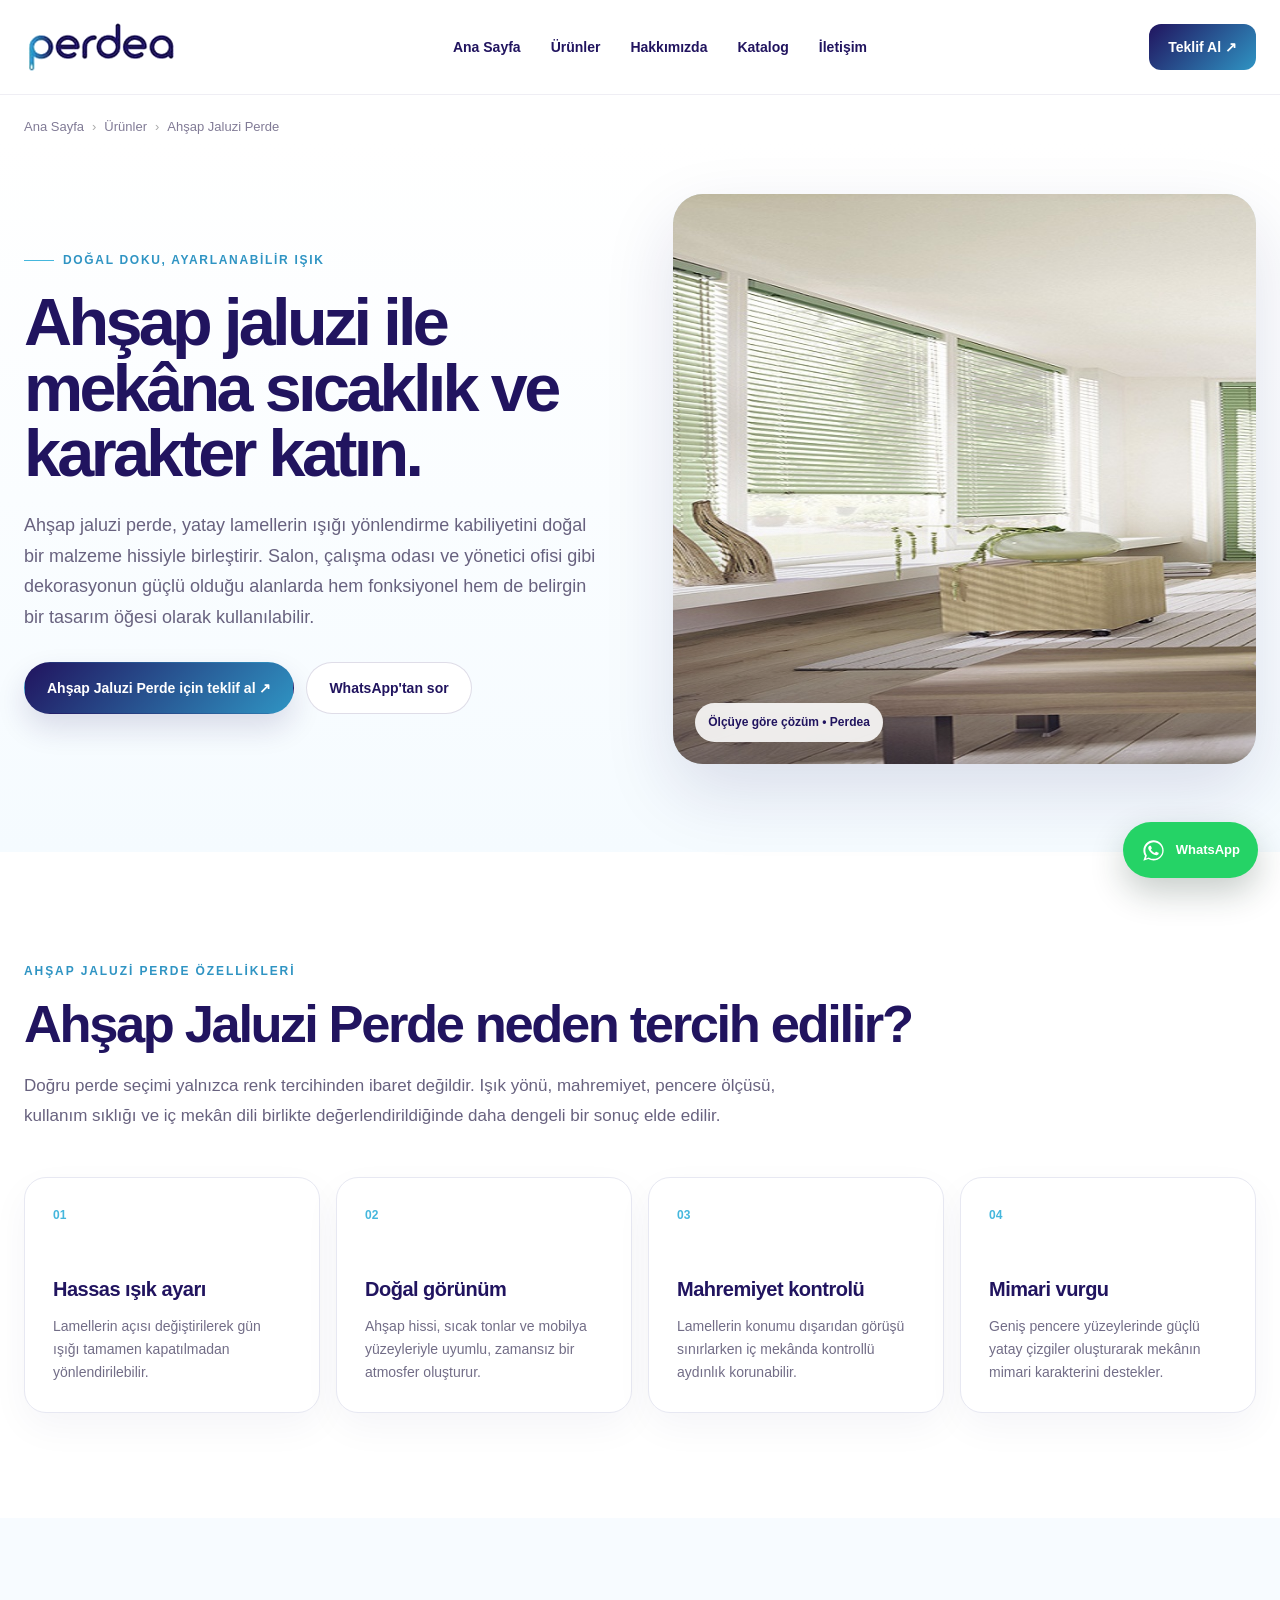
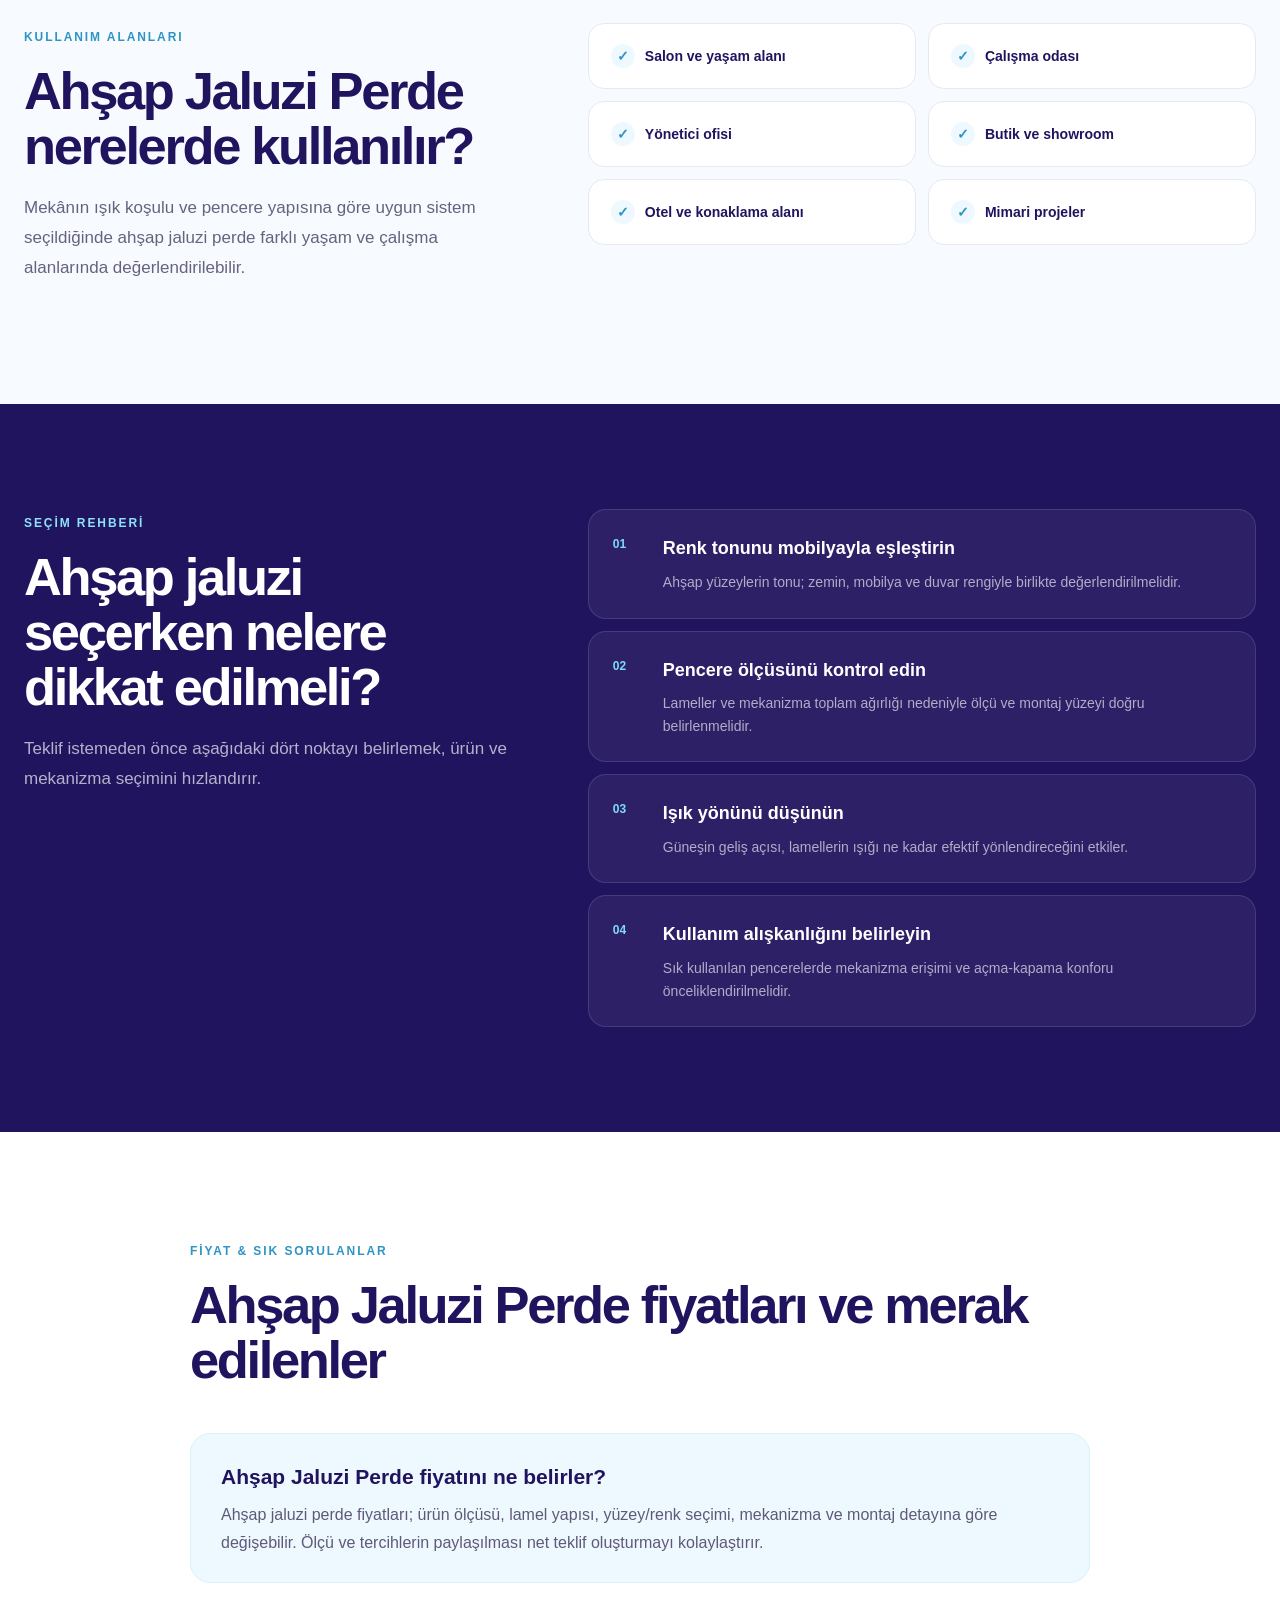
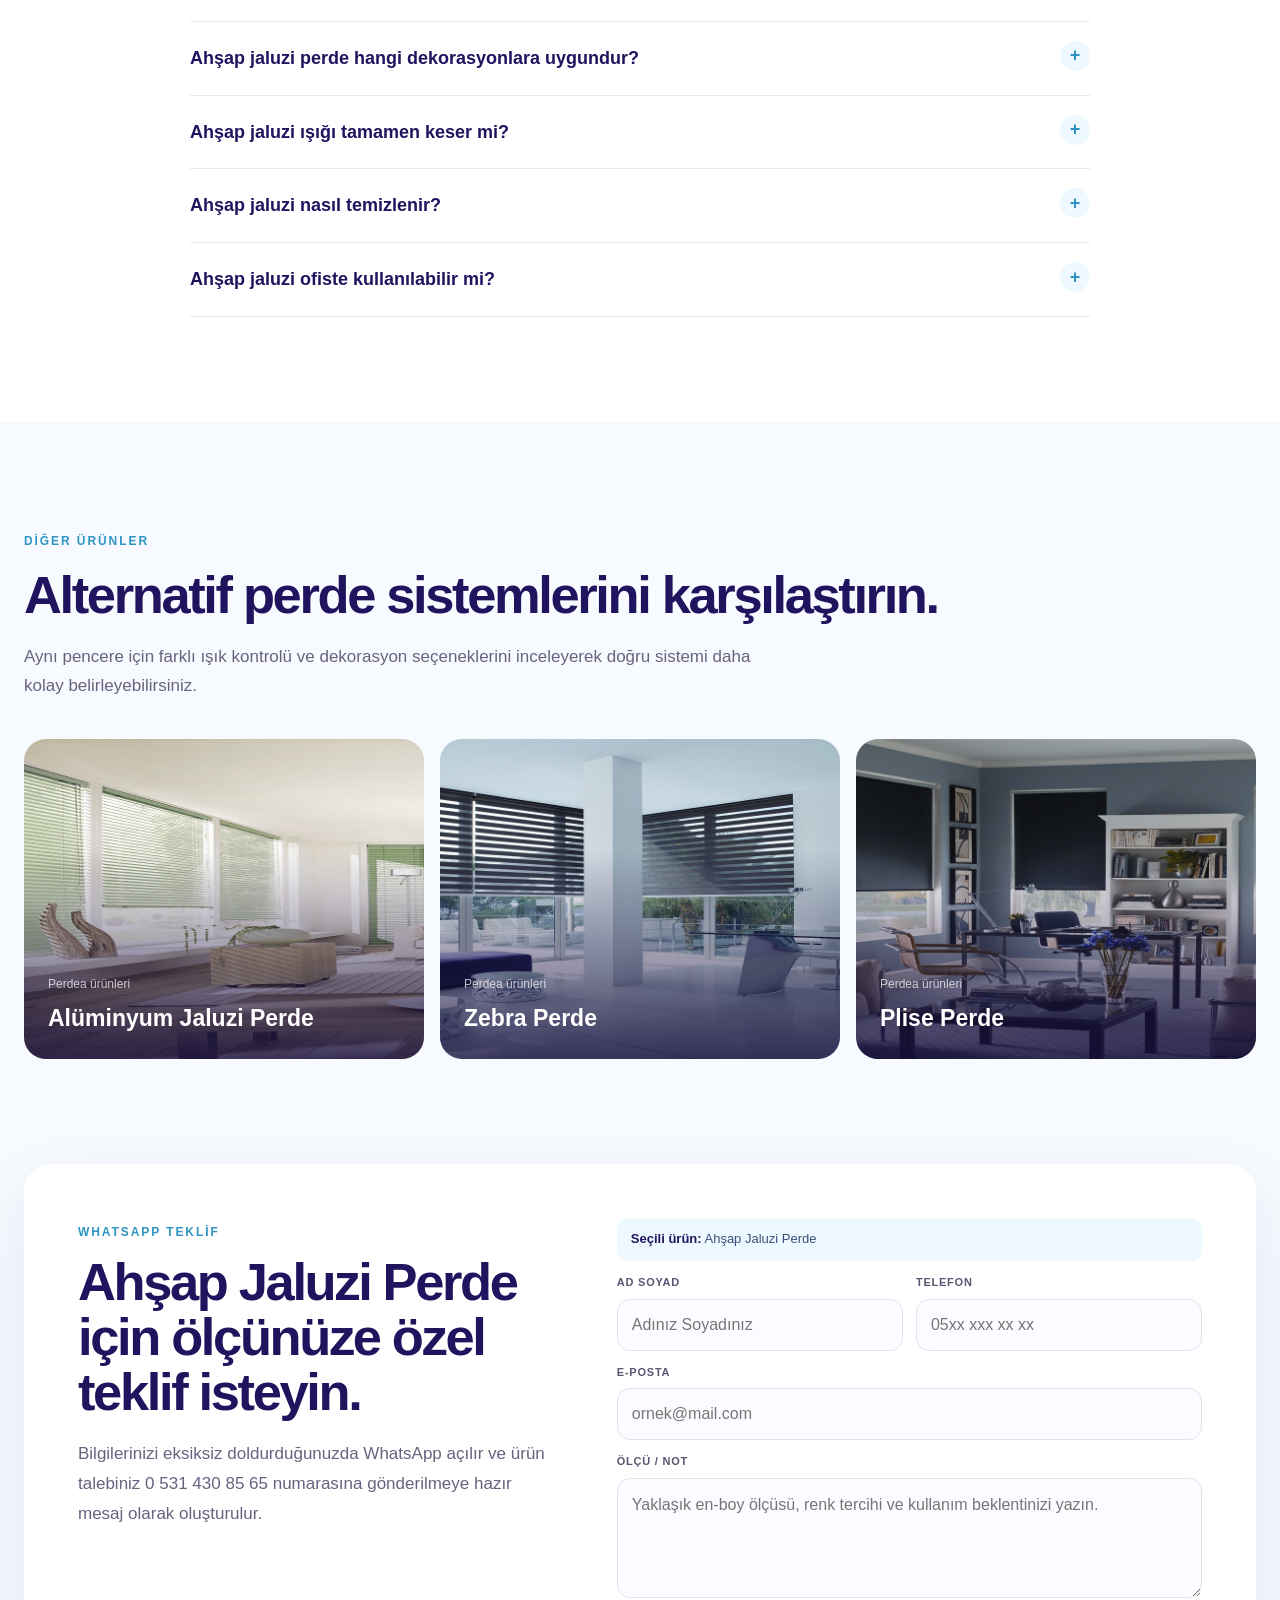
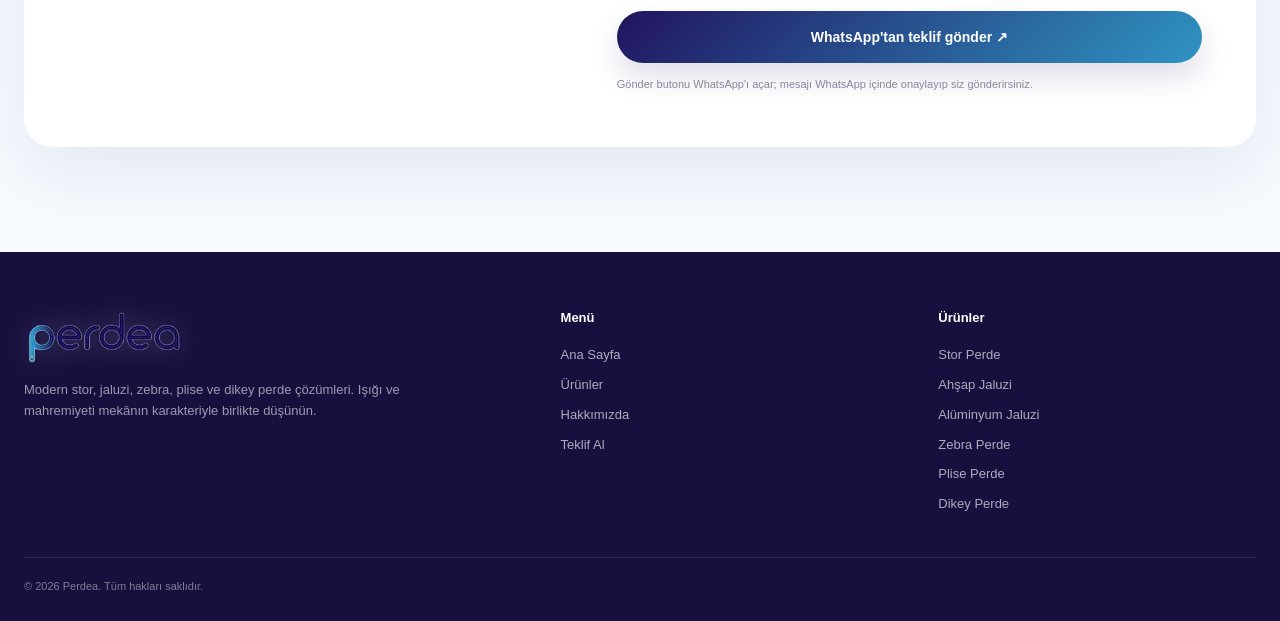
==== ahsap-jaluzi-perde/index.html @ 03369562 "first_commit" ====
<!doctype html>
<html lang="tr">
<head>
  <meta charset="utf-8">
  <meta name="viewport" content="width=device-width,initial-scale=1">
  <title>Ahşap Jaluzi Perde Modelleri ve Çözümleri | Perdea</title>
  <meta name="description" content="Perdea ahşap jaluzi perde çözümleriyle doğal doku, mahremiyet ve hassas ışık kontrolünü bir araya getirin. Ölçüye özel teklif alın.">
  <meta name="robots" content="index,follow,max-image-preview:large,max-snippet:-1,max-video-preview:-1">
  <meta name="theme-color" content="#21145f">
  <meta property="og:type" content="website">
  <meta property="og:locale" content="tr_TR">
  <meta property="og:site_name" content="Perdea">
  <meta property="og:title" content="Ahşap Jaluzi Perde Modelleri ve Çözümleri | Perdea">
  <meta property="og:description" content="Perdea ahşap jaluzi perde çözümleriyle doğal doku, mahremiyet ve hassas ışık kontrolünü bir araya getirin. Ölçüye özel teklif alın.">
  <meta name="twitter:card" content="summary_large_image">
  <meta name="twitter:title" content="Ahşap Jaluzi Perde Modelleri ve Çözümleri | Perdea">
  <meta name="twitter:description" content="Perdea ahşap jaluzi perde çözümleriyle doğal doku, mahremiyet ve hassas ışık kontrolünü bir araya getirin. Ölçüye özel teklif alın.">
  <!-- Canlı alan adı kesinleştiğinde bu sayfaya canonical URL ve mutlak og:image ekleyin. -->
  <link rel="stylesheet" href="../assets/product-pages.css">
  <script type="application/ld+json">{"@context": "https://schema.org", "@type": "Product", "name": "Ahşap Jaluzi Perde", "description": "Perdea ahşap jaluzi perde çözümleriyle doğal doku, mahremiyet ve hassas ışık kontrolünü bir araya getirin. Ölçüye özel teklif alın.", "brand": {"@type": "Brand", "name": "Perdea"}, "category": "Perde Sistemleri"}</script>
<script type="application/ld+json">{"@context": "https://schema.org", "@type": "FAQPage", "mainEntity": [{"@type": "Question", "name": "Ahşap jaluzi perde hangi dekorasyonlara uygundur?", "acceptedAnswer": {"@type": "Answer", "text": "Modern, klasik, İskandinav ve doğal malzeme ağırlıklı dekorasyonlarda kullanılabilir. Renk ve lamel görünümü mekânın genel paletine göre seçilebilir."}}, {"@type": "Question", "name": "Ahşap jaluzi ışığı tamamen keser mi?", "acceptedAnswer": {"@type": "Answer", "text": "Jaluzi sistemi temel olarak ışığı yönlendirmek için tasarlanır. Lameller kapatıldığında ışık önemli ölçüde azalır ancak tam karartma beklentisi için farklı ürün türleri daha uygun olabilir."}}, {"@type": "Question", "name": "Ahşap jaluzi nasıl temizlenir?", "acceptedAnswer": {"@type": "Answer", "text": "Lamellerin yüzeyi, ürüne uygun kuru veya hafif nemli yöntemlerle düzenli olarak tozdan arındırılabilir. Yoğun su ve aşındırıcı temizlik ürünlerinden kaçınmak gerekir."}}, {"@type": "Question", "name": "Ahşap jaluzi ofiste kullanılabilir mi?", "acceptedAnswer": {"@type": "Answer", "text": "Evet. Özellikle yönetici odaları, toplantı alanları ve tasarımın ön planda olduğu ofislerde kontrollü ışık ve güçlü görünüm için tercih edilebilir."}}]}</script>
<script type="application/ld+json">{"@context": "https://schema.org", "@type": "BreadcrumbList", "itemListElement": [{"@type": "ListItem", "position": 1, "name": "Ana Sayfa"}, {"@type": "ListItem", "position": 2, "name": "Ürünler"}, {"@type": "ListItem", "position": 3, "name": "Ahşap Jaluzi Perde"}]}</script>
</head>
<body>
<header class="site-header">
  <div class="shell nav">
    <a class="brand" href="../index.html#ana-sayfa" aria-label="Perdea ana sayfa"><img src="../assets/perdea-logo.png" alt="Perdea"></a>
    <nav class="nav-links" aria-label="Ana menü"><a href="../index.html#ana-sayfa">Ana Sayfa</a><a href="../index.html#urunler">Ürünler</a><a href="../index.html#hakkimizda">Hakkımızda</a><a href="../index.html#katalog">Katalog</a><a href="../iletisim/">İletişim</a></nav>
    <a class="nav-cta" href="#teklif">Teklif Al ↗</a>
    <button class="menu-btn" type="button" aria-label="Menüyü aç" aria-expanded="false">☰</button>
  </div>
</header>
<main>
  <div class="shell breadcrumb" aria-label="Breadcrumb"><ol><li><a href="../index.html">Ana Sayfa</a></li><li><a href="../index.html#urunler">Ürünler</a></li><li aria-current="page">Ahşap Jaluzi Perde</li></ol></div>
  <section class="product-hero">
    <div class="shell hero-grid">
      <div>
        <span class="eyebrow">Doğal doku, ayarlanabilir ışık</span>
        <h1>Ahşap jaluzi ile mekâna sıcaklık ve karakter katın.</h1>
        <p class="hero-lead">Ahşap jaluzi perde, yatay lamellerin ışığı yönlendirme kabiliyetini doğal bir malzeme hissiyle birleştirir. Salon, çalışma odası ve yönetici ofisi gibi dekorasyonun güçlü olduğu alanlarda hem fonksiyonel hem de belirgin bir tasarım öğesi olarak kullanılabilir.</p>
        <div class="hero-actions"><a class="btn primary" href="#teklif">Ahşap Jaluzi Perde için teklif al ↗</a><a class="btn secondary" href="https://wa.me/905314308565?text=Merhaba%20Perdea%2C%20Ah%C5%9Fap%20Jaluzi%20Perde%20hakk%C4%B1nda%20bilgi%20almak%20istiyorum." target="_blank" rel="noopener noreferrer">WhatsApp'tan sor</a></div>
      </div>
      <div class="hero-media"><img src="../assets/jaluzi.jpg" alt="Perdea Ahşap Jaluzi Perde uygulaması" fetchpriority="high"><span class="hero-chip">Ölçüye göre çözüm • Perdea</span></div>
    </div>
  </section>

  <section class="section">
    <div class="shell">
      <span class="kicker">Ahşap Jaluzi Perde özellikleri</span>
      <h2>Ahşap Jaluzi Perde neden tercih edilir?</h2>
      <p class="intro">Doğru perde seçimi yalnızca renk tercihinden ibaret değildir. Işık yönü, mahremiyet, pencere ölçüsü, kullanım sıklığı ve iç mekân dili birlikte değerlendirildiğinde daha dengeli bir sonuç elde edilir.</p>
      <div class="benefit-grid"><article class="benefit"><span class="num">01</span><h3>Hassas ışık ayarı</h3><p>Lamellerin açısı değiştirilerek gün ışığı tamamen kapatılmadan yönlendirilebilir.</p></article><article class="benefit"><span class="num">02</span><h3>Doğal görünüm</h3><p>Ahşap hissi, sıcak tonlar ve mobilya yüzeyleriyle uyumlu, zamansız bir atmosfer oluşturur.</p></article><article class="benefit"><span class="num">03</span><h3>Mahremiyet kontrolü</h3><p>Lamellerin konumu dışarıdan görüşü sınırlarken iç mekânda kontrollü aydınlık korunabilir.</p></article><article class="benefit"><span class="num">04</span><h3>Mimari vurgu</h3><p>Geniş pencere yüzeylerinde güçlü yatay çizgiler oluşturarak mekânın mimari karakterini destekler.</p></article></div>
    </div>
  </section>

  <section class="section alt">
    <div class="shell two-col">
      <div><span class="kicker">Kullanım alanları</span><h2>Ahşap Jaluzi Perde nerelerde kullanılır?</h2><p class="intro">Mekânın ışık koşulu ve pencere yapısına göre uygun sistem seçildiğinde ahşap jaluzi perde farklı yaşam ve çalışma alanlarında değerlendirilebilir.</p></div>
      <div class="use-list"><div class="use-item">Salon ve yaşam alanı</div><div class="use-item">Çalışma odası</div><div class="use-item">Yönetici ofisi</div><div class="use-item">Butik ve showroom</div><div class="use-item">Otel ve konaklama alanı</div><div class="use-item">Mimari projeler</div></div>
    </div>
  </section>

  <section class="section dark">
    <div class="shell two-col">
      <div><span class="kicker">Seçim rehberi</span><h2>Ahşap jaluzi seçerken nelere dikkat edilmeli?</h2><p class="intro">Teklif istemeden önce aşağıdaki dört noktayı belirlemek, ürün ve mekanizma seçimini hızlandırır.</p></div>
      <div class="guide"><article class="guide-item"><h3>Renk tonunu mobilyayla eşleştirin</h3><p>Ahşap yüzeylerin tonu; zemin, mobilya ve duvar rengiyle birlikte değerlendirilmelidir.</p></article><article class="guide-item"><h3>Pencere ölçüsünü kontrol edin</h3><p>Lameller ve mekanizma toplam ağırlığı nedeniyle ölçü ve montaj yüzeyi doğru belirlenmelidir.</p></article><article class="guide-item"><h3>Işık yönünü düşünün</h3><p>Güneşin geliş açısı, lamellerin ışığı ne kadar efektif yönlendireceğini etkiler.</p></article><article class="guide-item"><h3>Kullanım alışkanlığını belirleyin</h3><p>Sık kullanılan pencerelerde mekanizma erişimi ve açma-kapama konforu önceliklendirilmelidir.</p></article></div>
    </div>
  </section>

  <section class="section">
    <div class="shell faq-wrap">
      <span class="kicker">Fiyat & sık sorulanlar</span>
      <h2>Ahşap Jaluzi Perde fiyatları ve merak edilenler</h2>
      <div class="price-box"><h3>Ahşap Jaluzi Perde fiyatını ne belirler?</h3><p>Ahşap jaluzi perde fiyatları; ürün ölçüsü, lamel yapısı, yüzey/renk seçimi, mekanizma ve montaj detayına göre değişebilir. Ölçü ve tercihlerin paylaşılması net teklif oluşturmayı kolaylaştırır.</p></div>
      <div class="faq" style="margin-top:38px"><details><summary>Ahşap jaluzi perde hangi dekorasyonlara uygundur?</summary><p>Modern, klasik, İskandinav ve doğal malzeme ağırlıklı dekorasyonlarda kullanılabilir. Renk ve lamel görünümü mekânın genel paletine göre seçilebilir.</p></details><details><summary>Ahşap jaluzi ışığı tamamen keser mi?</summary><p>Jaluzi sistemi temel olarak ışığı yönlendirmek için tasarlanır. Lameller kapatıldığında ışık önemli ölçüde azalır ancak tam karartma beklentisi için farklı ürün türleri daha uygun olabilir.</p></details><details><summary>Ahşap jaluzi nasıl temizlenir?</summary><p>Lamellerin yüzeyi, ürüne uygun kuru veya hafif nemli yöntemlerle düzenli olarak tozdan arındırılabilir. Yoğun su ve aşındırıcı temizlik ürünlerinden kaçınmak gerekir.</p></details><details><summary>Ahşap jaluzi ofiste kullanılabilir mi?</summary><p>Evet. Özellikle yönetici odaları, toplantı alanları ve tasarımın ön planda olduğu ofislerde kontrollü ışık ve güçlü görünüm için tercih edilebilir.</p></details></div>
    </div>
  </section>

  <section class="section alt">
    <div class="shell"><span class="kicker">Diğer ürünler</span><h2>Alternatif perde sistemlerini karşılaştırın.</h2><p class="intro">Aynı pencere için farklı ışık kontrolü ve dekorasyon seçeneklerini inceleyerek doğru sistemi daha kolay belirleyebilirsiniz.</p><div class="related-grid"><a class="related" href="../aluminyum-jaluzi-perde/" aria-label="Alüminyum Jaluzi Perde sayfasını incele"><img src="../assets/jaluzi.jpg" alt="Alüminyum Jaluzi Perde uygulaması" loading="lazy"><div class="related-copy"><span>Perdea ürünleri</span><h3>Alüminyum Jaluzi Perde</h3></div></a><a class="related" href="../zebra-perde/" aria-label="Zebra Perde sayfasını incele"><img src="../assets/zebra.jpg" alt="Zebra Perde uygulaması" loading="lazy"><div class="related-copy"><span>Perdea ürünleri</span><h3>Zebra Perde</h3></div></a><a class="related" href="../plise-perde/" aria-label="Plise Perde sayfasını incele"><img src="../assets/stor.jpg" alt="Plise Perde uygulaması" loading="lazy"><div class="related-copy"><span>Perdea ürünleri</span><h3>Plise Perde</h3></div></a></div></div>
  </section>

  <section class="section alt" id="teklif" style="padding-top:0">
    <div class="shell contact-card">
      <div><span class="kicker">WhatsApp teklif</span><h2>Ahşap Jaluzi Perde için ölçünüze özel teklif isteyin.</h2><p class="intro">Bilgilerinizi eksiksiz doldurduğunuzda WhatsApp açılır ve ürün talebiniz 0 531 430 85 65 numarasına gönderilmeye hazır mesaj olarak oluşturulur.</p></div>
      <form class="form product-quote-form" data-product="Ahşap Jaluzi Perde">
        <div class="form-product"><strong>Seçili ürün:</strong> Ahşap Jaluzi Perde</div>
        <div class="field"><label for="name-ahsap-jaluzi-perde">AD SOYAD</label><input id="name-ahsap-jaluzi-perde" name="name" required autocomplete="name" placeholder="Adınız Soyadınız"></div>
        <div class="field"><label for="phone-ahsap-jaluzi-perde">TELEFON</label><input id="phone-ahsap-jaluzi-perde" name="phone" type="tel" required autocomplete="tel" placeholder="05xx xxx xx xx"></div>
        <div class="field full"><label for="email-ahsap-jaluzi-perde">E-POSTA</label><input id="email-ahsap-jaluzi-perde" name="email" type="email" required autocomplete="email" placeholder="ornek@mail.com"></div>
        <div class="field full"><label for="message-ahsap-jaluzi-perde">ÖLÇÜ / NOT</label><textarea id="message-ahsap-jaluzi-perde" name="message" required placeholder="Yaklaşık en-boy ölçüsü, renk tercihi ve kullanım beklentinizi yazın."></textarea></div>
        <button class="btn primary form-submit" type="submit">WhatsApp'tan teklif gönder ↗</button>
        <p class="form-note">Gönder butonu WhatsApp'ı açar; mesajı WhatsApp içinde onaylayıp siz gönderirsiniz.</p>
      </form>
    </div>
  </section>
</main>
<footer class="footer">
  <div class="shell"><div class="footer-grid"><div class="footer-brand"><img src="../assets/perdea-logo.png" alt="Perdea"><p>Modern stor, jaluzi, zebra, plise ve dikey perde çözümleri. Işığı ve mahremiyeti mekânın karakteriyle birlikte düşünün.</p></div><div><h4>Menü</h4><div class="footer-links"><a href="../index.html">Ana Sayfa</a><a href="../index.html#urunler">Ürünler</a><a href="../index.html#hakkimizda">Hakkımızda</a><a href="../index.html#iletisim">Teklif Al</a></div></div><div><h4>Ürünler</h4><div class="footer-links"><a href="../stor-perde/">Stor Perde</a><a href="../ahsap-jaluzi-perde/">Ahşap Jaluzi</a><a href="../aluminyum-jaluzi-perde/">Alüminyum Jaluzi</a><a href="../zebra-perde/">Zebra Perde</a><a href="../plise-perde/">Plise Perde</a><a href="../dikey-perde/">Dikey Perde</a></div></div></div><div class="footer-bottom">© 2026 Perdea. Tüm hakları saklıdır.</div></div>
</footer>
<a class="whatsapp" href="https://wa.me/905314308565?text=Merhaba%20Perdea%2C%20Ah%C5%9Fap%20Jaluzi%20Perde%20hakk%C4%B1nda%20bilgi%20almak%20istiyorum." target="_blank" rel="noopener noreferrer" aria-label="Perdea WhatsApp"><svg viewBox="0 0 32 32" aria-hidden="true"><path fill="currentColor" d="M16.04 3C8.87 3 3.04 8.77 3.04 15.86c0 2.48.72 4.9 2.08 6.97L3 29l6.34-2.03a13.12 13.12 0 0 0 6.69 1.84h.01C23.2 28.81 29 23.05 29 15.95 29 8.84 23.2 3 16.04 3Zm0 23.64h-.01a10.92 10.92 0 0 1-5.57-1.52l-.4-.24-3.76 1.2 1.23-3.63-.26-.41a10.68 10.68 0 0 1-1.68-5.78c0-5.9 4.86-10.7 10.84-10.7 5.98 0 10.84 4.8 10.84 10.7 0 5.9-4.86 10.38-10.84 10.38Zm5.94-8.07c-.33-.16-1.93-.94-2.23-1.05-.3-.1-.52-.16-.74.16-.22.33-.85 1.05-1.04 1.26-.19.22-.38.24-.71.08-.33-.16-1.39-.51-2.65-1.62a9.8 9.8 0 0 1-1.84-2.27c-.19-.33-.02-.5.14-.66.15-.15.33-.38.49-.57.16-.19.22-.33.33-.55.11-.22.05-.41-.03-.57-.08-.16-.74-1.76-1.01-2.42-.27-.64-.54-.56-.74-.57h-.63c-.22 0-.57.08-.87.41-.3.33-1.15 1.11-1.15 2.71s1.18 3.15 1.34 3.37c.16.22 2.32 3.5 5.62 4.91.79.34 1.4.54 1.88.69.79.25 1.5.21 2.07.13.63-.09 1.93-.78 2.2-1.54.27-.76.27-1.41.19-1.54-.08-.14-.3-.22-.63-.38Z"/></svg><span>WhatsApp</span></a>
<div class="toast" role="status">WhatsApp açılıyor…</div>
<script src="../assets/product-pages.js"></script>
</body>
</html>
---- assets/product-pages.css ----
:root{--ink:#21145f;--indigo:#21145f;--blue:#2f94c3;--cyan:#45b7dd;--ice:#eef9ff;--muted:#68627f;--line:#e7e8f2;--paper:#fff;--wa:#25d366}
*{box-sizing:border-box}html{scroll-behavior:smooth}body{margin:0;font-family:Arial,Helvetica,sans-serif;color:var(--ink);background:#fff;line-height:1.6}a{color:inherit;text-decoration:none}img{max-width:100%;display:block}button,input,textarea{font:inherit}.shell{width:min(1280px,calc(100% - 48px));margin:auto}
.site-header{position:sticky;top:0;z-index:50;padding:14px 0;background:rgba(255,255,255,.88);border-bottom:1px solid rgba(33,20,95,.07);backdrop-filter:blur(16px);-webkit-backdrop-filter:blur(16px)}.nav{min-height:66px;display:grid;grid-template-columns:220px 1fr 180px;align-items:center;gap:24px}.brand img{width:154px;height:auto}.nav-links{justify-self:center;display:flex;gap:30px;font-size:14px;font-weight:600}.nav-links a:hover{color:var(--blue)}.nav-cta{justify-self:end;padding:12px 19px;border-radius:12px;background:linear-gradient(135deg,var(--indigo),var(--blue));color:#fff;font-size:14px;font-weight:700}.menu-btn{display:none;border:0;background:#f1f0f8;color:var(--ink);width:42px;height:42px;border-radius:10px}
.breadcrumb{padding:22px 0 4px;color:#817b96;font-size:13px}.breadcrumb ol{list-style:none;padding:0;margin:0;display:flex;gap:8px;flex-wrap:wrap}.breadcrumb li:not(:last-child)::after{content:'›';margin-left:8px;color:#aaa}
.product-hero{padding:52px 0 88px;background:linear-gradient(180deg,#fff 0%,#f5fbff 100%)}.hero-grid{display:grid;grid-template-columns:1fr 1.02fr;gap:78px;align-items:center}.eyebrow{display:inline-flex;align-items:center;gap:9px;color:var(--blue);font-size:12px;font-weight:800;letter-spacing:.14em;text-transform:uppercase}.eyebrow:before{content:'';width:30px;height:1px;background:var(--cyan)}h1{margin:20px 0 24px;font-size:clamp(46px,5.2vw,76px);line-height:.98;letter-spacing:-.055em;font-weight:650}.hero-lead{margin:0;color:var(--muted);font-size:18px;line-height:1.7;max-width:650px}.hero-actions{display:flex;gap:12px;flex-wrap:wrap;margin-top:30px}.btn{min-height:52px;padding:0 22px;border-radius:999px;display:inline-flex;align-items:center;justify-content:center;gap:9px;font-size:14px;font-weight:700;border:1px solid rgba(33,20,95,.14)}.btn.primary{color:#fff;border-color:transparent;background:linear-gradient(135deg,var(--indigo),var(--blue));box-shadow:0 14px 30px rgba(33,20,95,.14)}.btn.secondary{background:#fff}.hero-media{position:relative;min-height:570px;border-radius:30px;overflow:hidden;box-shadow:0 28px 70px rgba(33,20,95,.13);background:#dcebf3}.hero-media img{position:absolute;inset:0;width:100%;height:100%;object-fit:cover}.hero-media:after{content:'';position:absolute;inset:0;background:linear-gradient(180deg,transparent 55%,rgba(20,14,62,.24))}.hero-chip{position:absolute;z-index:2;left:22px;bottom:22px;padding:10px 13px;border-radius:999px;background:rgba(255,255,255,.88);backdrop-filter:blur(8px);font-size:12px;font-weight:700;color:var(--ink)}
.section{padding:105px 0}.section.alt{background:#f7fbff}.section.dark{background:var(--indigo);color:#fff}.kicker{color:var(--blue);font-size:12px;font-weight:800;letter-spacing:.16em;text-transform:uppercase}.dark .kicker{color:#8ee1fa}.section h2{margin:14px 0 20px;font-size:clamp(36px,4.1vw,58px);line-height:1.05;letter-spacing:-.045em}.intro{max-width:760px;color:var(--muted);font-size:17px;line-height:1.75}.dark .intro{color:rgba(255,255,255,.67)}
.benefit-grid{display:grid;grid-template-columns:repeat(4,1fr);gap:16px;margin-top:46px}.benefit{padding:28px;border:1px solid var(--line);border-radius:22px;background:#fff;min-height:225px;box-shadow:0 14px 38px rgba(33,20,95,.045)}.benefit .num{display:block;margin-bottom:48px;color:var(--cyan);font-weight:800;font-size:12px}.benefit h3{margin:0 0 10px;font-size:20px;letter-spacing:-.025em}.benefit p{margin:0;color:#726d87;font-size:14px;line-height:1.65}
.two-col{display:grid;grid-template-columns:.84fr 1.16fr;gap:80px;align-items:start}.use-list{display:grid;grid-template-columns:1fr 1fr;gap:12px}.use-item{padding:20px 22px;border-radius:16px;background:#fff;border:1px solid var(--line);font-weight:700;font-size:14px}.use-item:before{content:'✓';display:inline-grid;place-items:center;width:24px;height:24px;margin-right:10px;border-radius:50%;background:var(--ice);color:var(--blue)}
.guide{counter-reset:steps;display:grid;gap:12px}.guide-item{position:relative;padding:24px 24px 24px 74px;border:1px solid rgba(255,255,255,.12);border-radius:18px;background:rgba(255,255,255,.055)}.guide-item:before{counter-increment:steps;content:counter(steps,decimal-leading-zero);position:absolute;left:24px;top:25px;color:#7ddbf5;font-size:12px;font-weight:800}.guide-item h3{margin:0 0 8px;font-size:18px}.guide-item p{margin:0;color:rgba(255,255,255,.63);font-size:14px;line-height:1.6}
.price-box{margin-top:46px;padding:26px 30px;border-radius:20px;background:#eef9ff;border:1px solid #d9f1fb}.price-box h3{margin:0 0 8px;font-size:21px}.price-box p{margin:0;color:#5f5978;line-height:1.7}
.faq-wrap{max-width:900px}.faq{border-top:1px solid var(--line)}.faq details{border-bottom:1px solid var(--line)}.faq summary{cursor:pointer;list-style:none;padding:22px 40px 22px 0;font-size:18px;font-weight:700;position:relative}.faq summary::-webkit-details-marker{display:none}.faq summary:after{content:'+';position:absolute;right:0;top:19px;width:30px;height:30px;display:grid;place-items:center;border-radius:50%;background:var(--ice);color:var(--blue)}.faq details[open] summary:after{content:'−'}.faq p{margin:0;padding:0 48px 24px 0;color:#706a86;line-height:1.75}
.related-grid{display:grid;grid-template-columns:repeat(3,1fr);gap:16px;margin-top:38px}.related{position:relative;min-height:320px;border-radius:22px;overflow:hidden;background:#eee}.related img{position:absolute;inset:0;width:100%;height:100%;object-fit:cover;transition:transform .55s ease}.related:hover img{transform:scale(1.035)}.related:after{content:'';position:absolute;inset:0;background:linear-gradient(180deg,transparent 35%,rgba(23,15,62,.8))}.related-copy{position:absolute;z-index:2;left:24px;right:24px;bottom:22px;color:#fff}.related-copy span{font-size:12px;color:rgba(255,255,255,.72)}.related-copy h3{margin:5px 0 0;font-size:23px}
.contact-card{display:grid;grid-template-columns:.9fr 1.1fr;gap:60px;padding:54px;border-radius:28px;background:#fff;box-shadow:0 25px 70px rgba(33,20,95,.09)}.contact-card h2{margin-top:10px}.form{display:grid;grid-template-columns:1fr 1fr;gap:13px}.field{display:flex;flex-direction:column;gap:7px}.field.full{grid-column:1/-1}.field label{font-size:11px;font-weight:800;letter-spacing:.07em;color:#5a5572}.field input,.field textarea{width:100%;border:1px solid #e1e3ee;border-radius:13px;background:#fbfcff;color:var(--ink);outline:0}.field input{height:52px;padding:0 14px}.field textarea{min-height:120px;padding:13px 14px;resize:vertical}.field input:focus,.field textarea:focus{border-color:var(--cyan);box-shadow:0 0 0 3px rgba(69,183,221,.10)}.form-submit{grid-column:1/-1;border:0;cursor:pointer}.form-note{grid-column:1/-1;margin:0;font-size:11px;color:#8b859b}.form-product{grid-column:1/-1;padding:11px 14px;border-radius:11px;background:var(--ice);font-size:13px;color:#3b4e77}.form-product strong{color:var(--ink)}
.footer{padding:56px 0 26px;background:#17103f;color:#fff}.footer-grid{display:grid;grid-template-columns:1.2fr .8fr .8fr;gap:60px}.footer-brand img{width:160px;filter:drop-shadow(0 0 14px rgba(255,255,255,.18))}.footer-brand p{max-width:420px;color:rgba(255,255,255,.58);font-size:13px}.footer h4{font-size:13px;margin:0 0 16px}.footer-links{display:grid;gap:9px;color:rgba(255,255,255,.65);font-size:13px}.footer-links a:hover{color:#fff}.footer-bottom{margin-top:42px;padding-top:20px;border-top:1px solid rgba(255,255,255,.10);color:rgba(255,255,255,.45);font-size:11px}
.whatsapp{position:fixed;right:22px;bottom:22px;z-index:60;display:inline-flex;align-items:center;gap:10px;height:56px;padding:0 18px;border-radius:999px;background:var(--wa);color:#fff;font-weight:800;font-size:13px;box-shadow:0 14px 34px rgba(22,45,32,.24)}.whatsapp svg{width:25px;height:25px}.toast{position:fixed;left:50%;bottom:24px;z-index:100;transform:translate(-50%,10px);padding:12px 16px;border-radius:12px;background:#17103f;color:#fff;opacity:0;pointer-events:none;font-size:13px;transition:.2s}.toast.show{opacity:1;transform:translate(-50%,0)}
@media(max-width:980px){.nav{grid-template-columns:1fr auto}.nav-links{position:absolute;top:82px;left:24px;right:24px;display:none;flex-direction:column;align-items:flex-start;gap:16px;padding:22px;border-radius:16px;background:#fff;box-shadow:0 20px 50px rgba(33,20,95,.15)}.nav-links.open{display:flex}.nav-cta{display:none}.menu-btn{display:block}.hero-grid,.two-col,.contact-card{grid-template-columns:1fr;gap:42px}.hero-media{min-height:500px}.benefit-grid{grid-template-columns:1fr 1fr}.related-grid{grid-template-columns:1fr 1fr}.footer-grid{grid-template-columns:1fr 1fr}.footer-brand{grid-column:1/-1}}
@media(max-width:640px){.shell{width:min(100% - 32px,1280px)}.site-header{padding:8px 0}.nav{min-height:58px}.brand img{width:132px}.product-hero{padding:34px 0 64px}h1{font-size:44px}.hero-lead{font-size:16px}.hero-media{min-height:390px;border-radius:22px}.section{padding:74px 0}.benefit-grid,.use-list,.related-grid,.form,.footer-grid{grid-template-columns:1fr}.benefit{min-height:0}.benefit .num{margin-bottom:28px}.contact-card{padding:28px 22px}.field.full,.form-submit,.form-note,.form-product{grid-column:auto}.whatsapp{right:15px;bottom:15px;width:54px;padding:0;justify-content:center}.whatsapp span{display:none}}
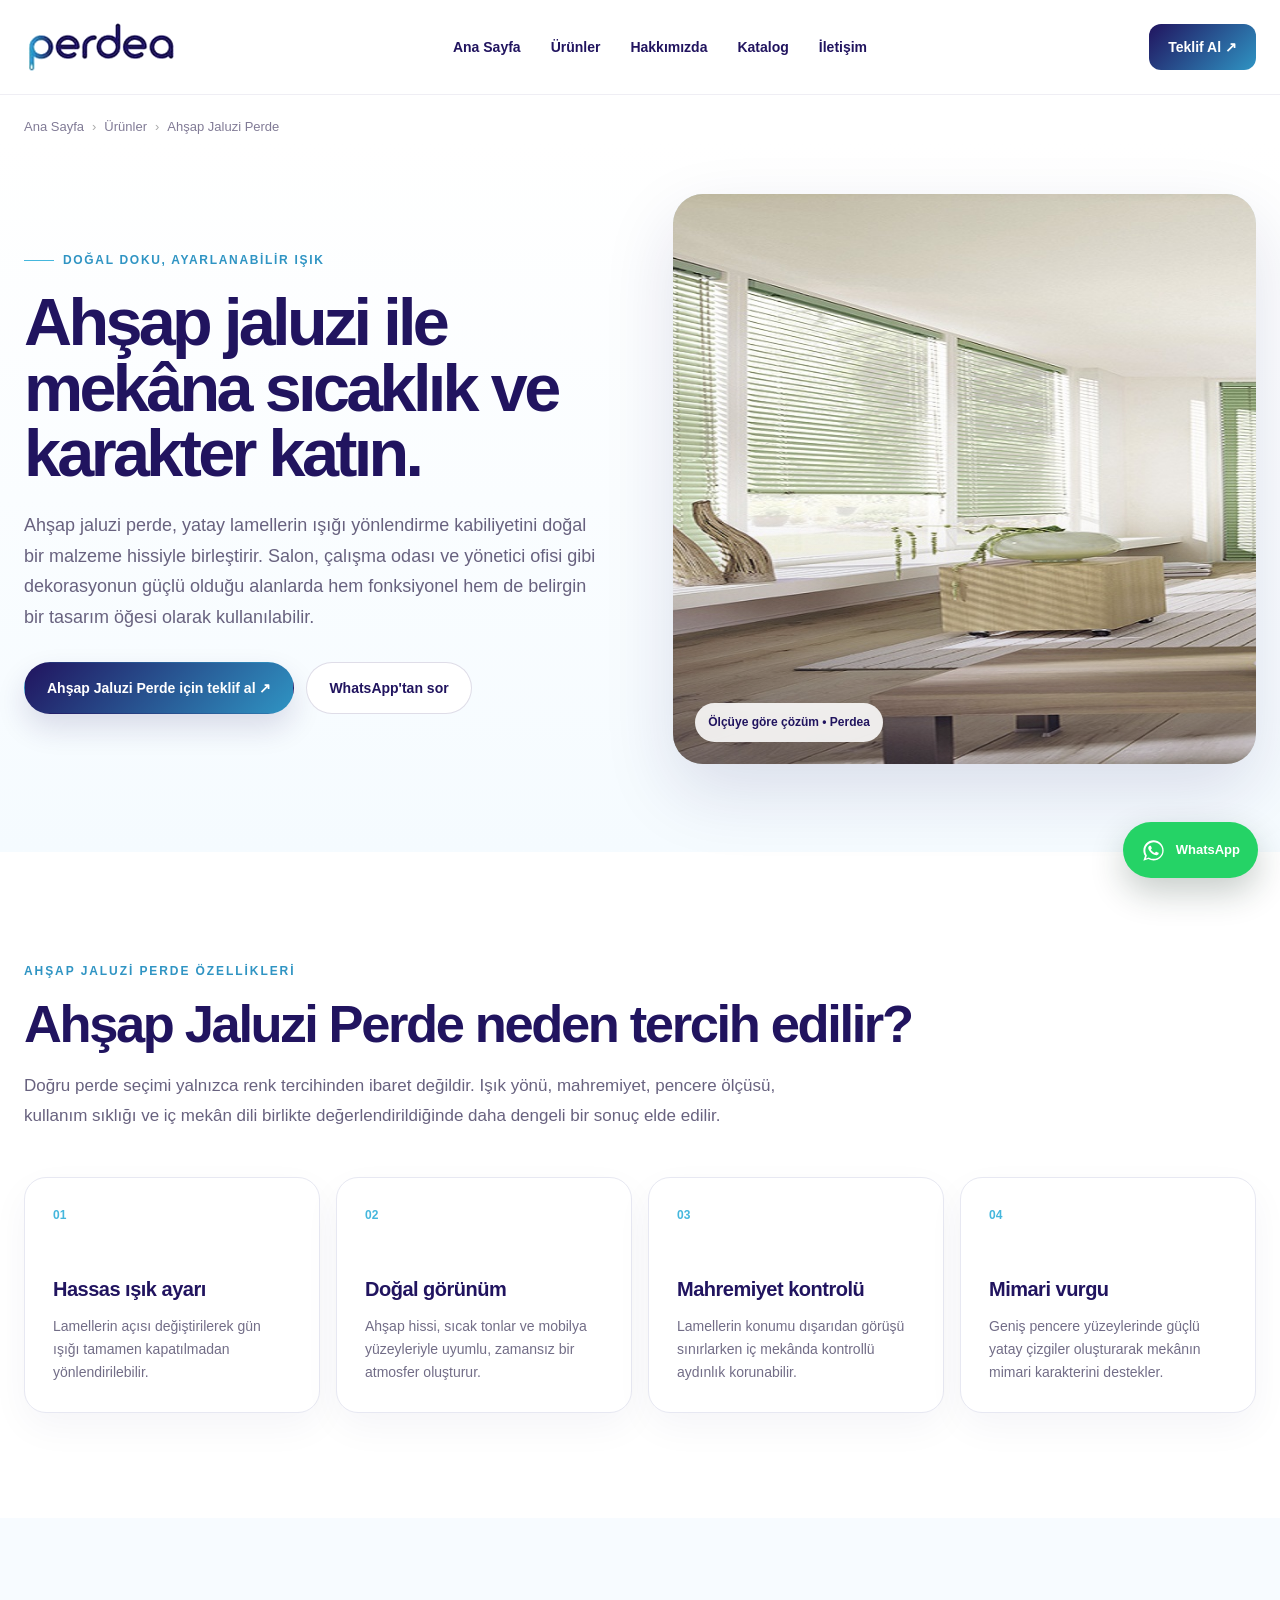
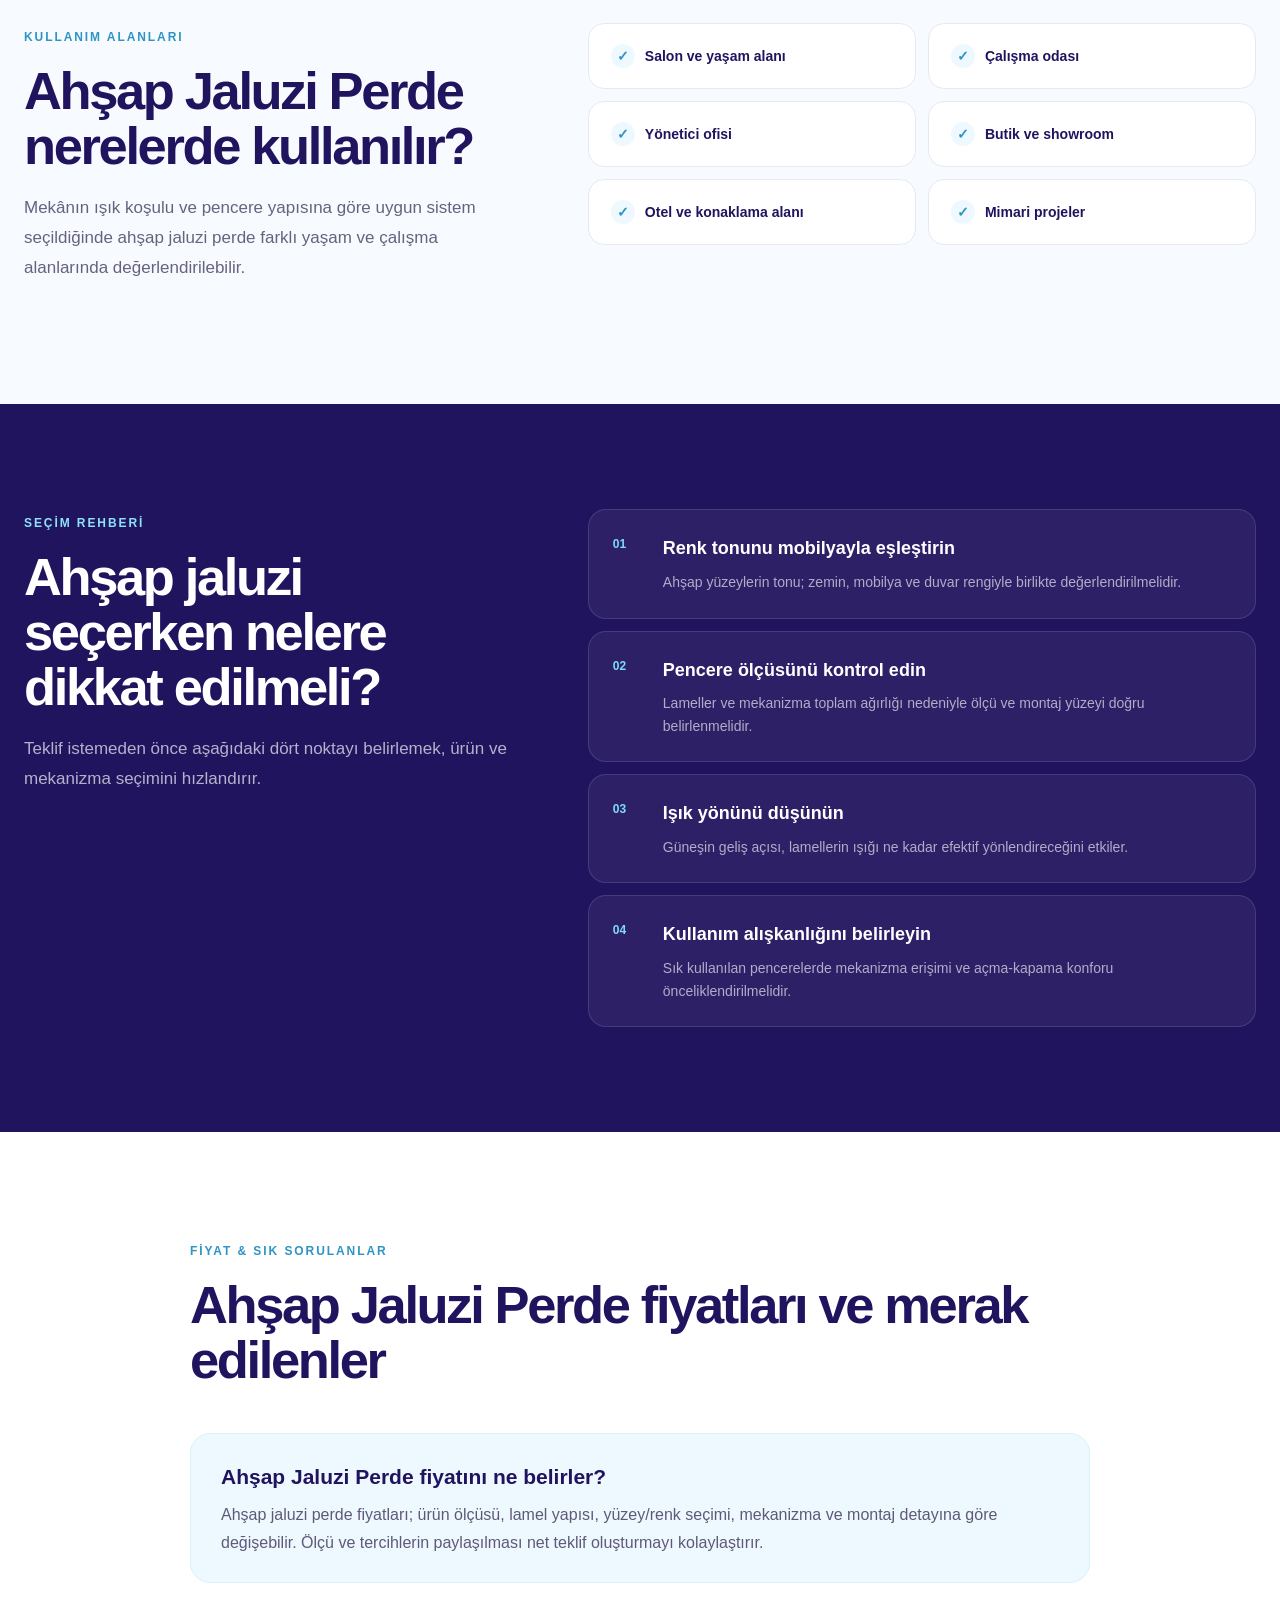
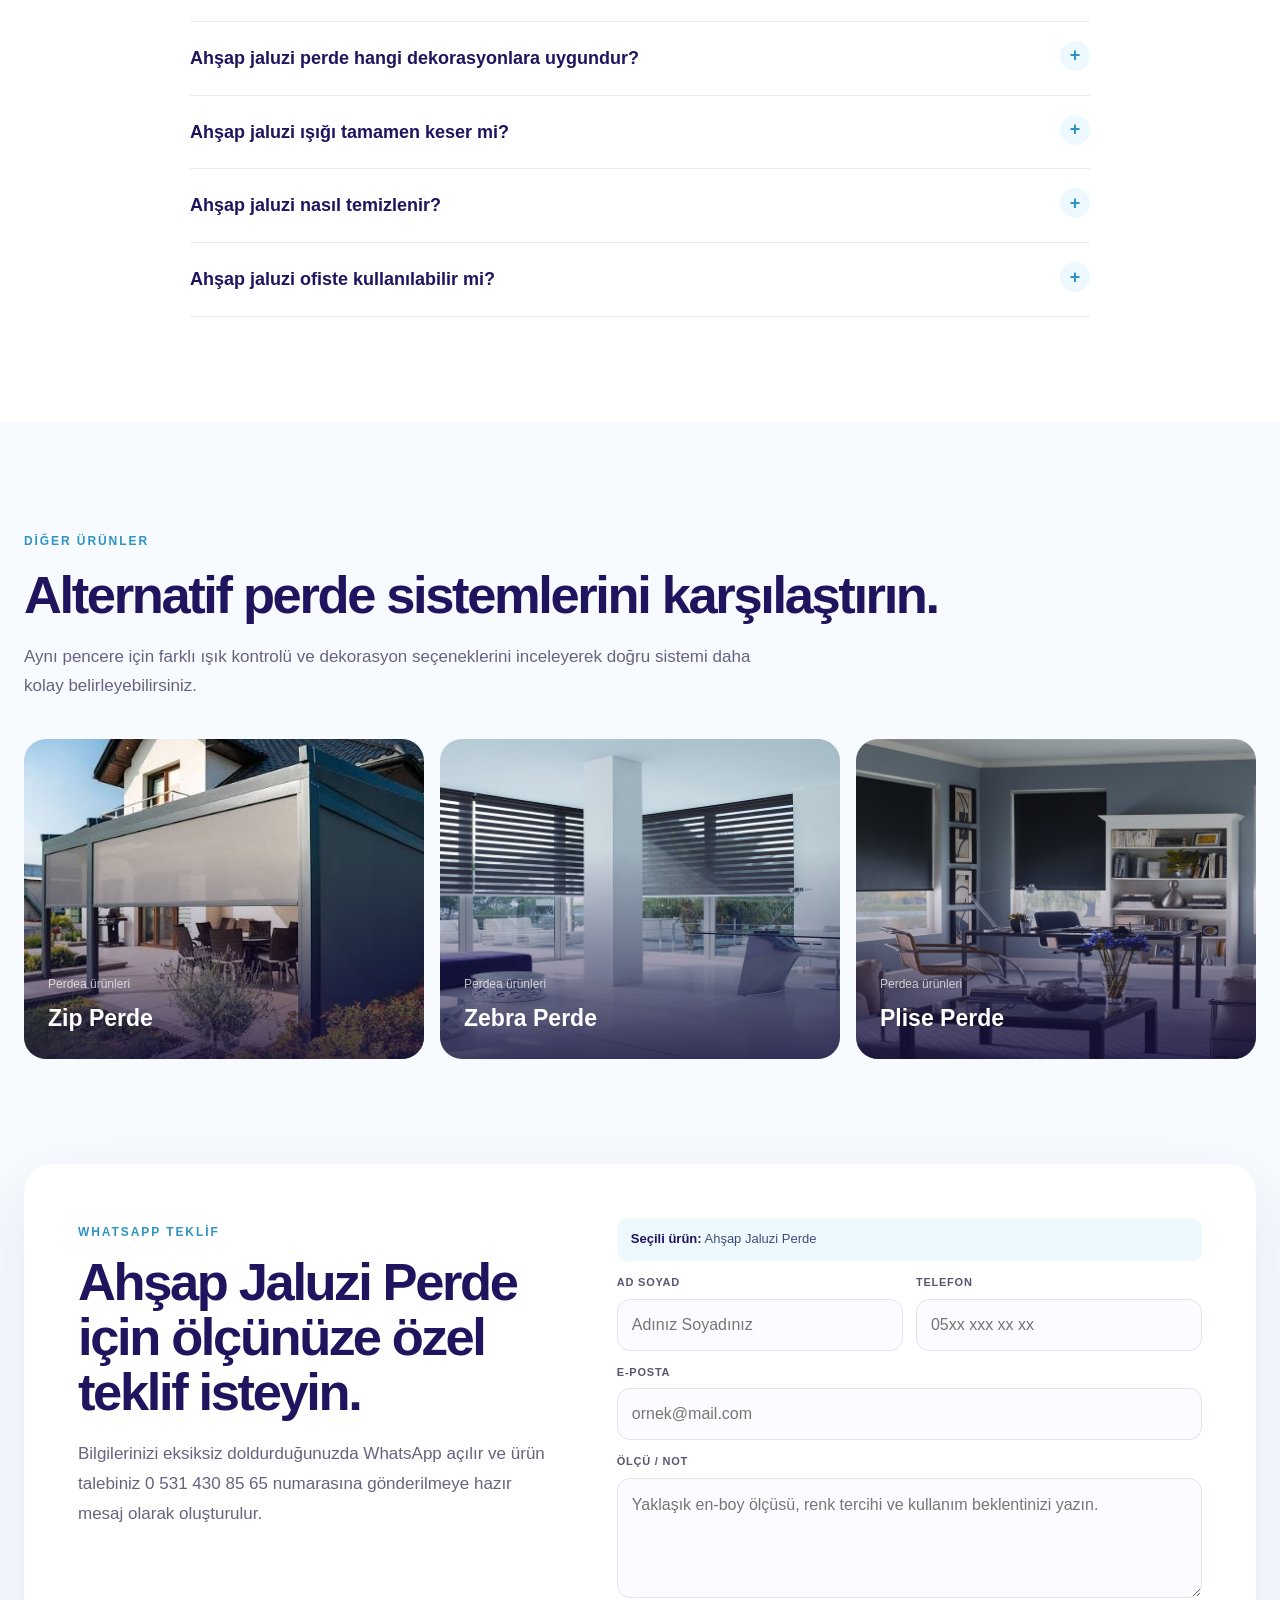
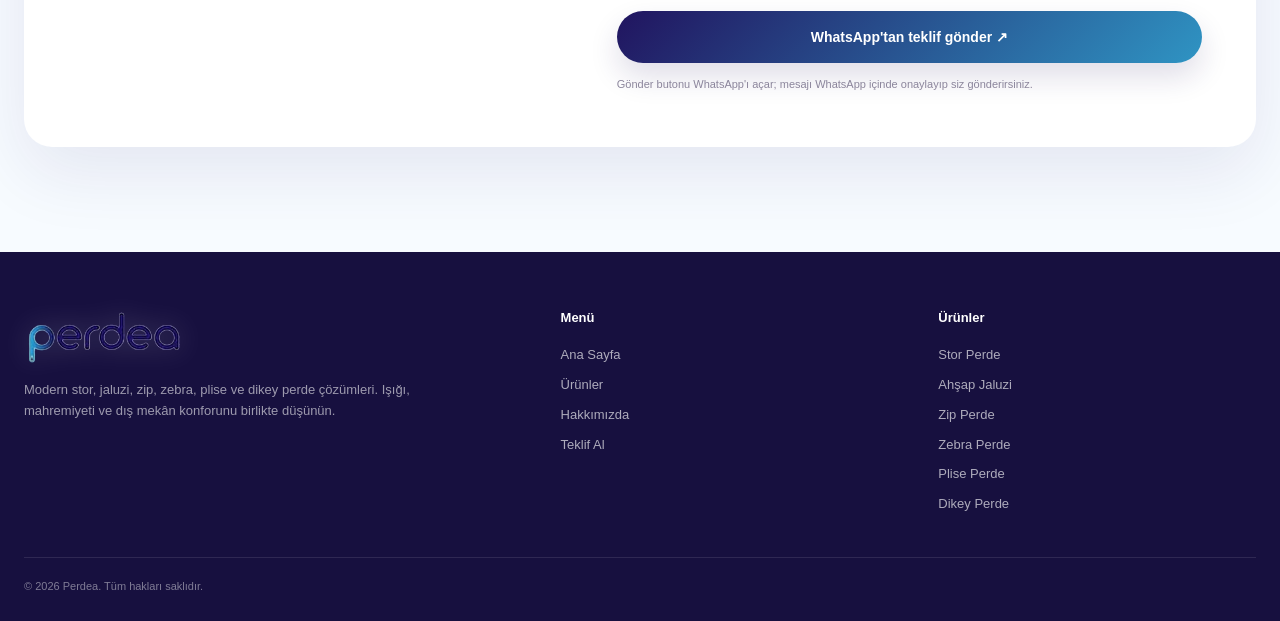
==== commit a7860432: "feat: replace aluminum blinds with zip screens" ====
--- a/ahsap-jaluzi-perde/index.html
+++ b/ahsap-jaluzi-perde/index.html
@@ -25,9 +25,9 @@
 <header class="site-header">
   <div class="shell nav">
     <a class="brand" href="../index.html#ana-sayfa" aria-label="Perdea ana sayfa"><img src="../assets/perdea-logo.png" alt="Perdea"></a>
-    <nav class="nav-links" aria-label="Ana menü"><a href="../index.html#ana-sayfa">Ana Sayfa</a><a href="../index.html#urunler">Ürünler</a><a href="../index.html#hakkimizda">Hakkımızda</a><a href="../index.html#katalog">Katalog</a><a href="../iletisim/">İletişim</a></nav>
+    <nav class="nav-links" id="site-navigation" aria-label="Ana menü"><a href="../index.html#ana-sayfa">Ana Sayfa</a><a href="../index.html#urunler">Ürünler</a><a href="../index.html#hakkimizda">Hakkımızda</a><a href="../index.html#katalog">Katalog</a><a href="../iletisim/">İletişim</a><a class="mobile-nav-cta" href="#teklif">Teklif Al ↗</a></nav>
     <a class="nav-cta" href="#teklif">Teklif Al ↗</a>
-    <button class="menu-btn" type="button" aria-label="Menüyü aç" aria-expanded="false">☰</button>
+    <button class="menu-btn" type="button" aria-label="Menüyü aç" aria-expanded="false" aria-controls="site-navigation">☰</button>
   </div>
 </header>
 <main>
@@ -77,7 +77,7 @@
   </section>
 
   <section class="section alt">
-    <div class="shell"><span class="kicker">Diğer ürünler</span><h2>Alternatif perde sistemlerini karşılaştırın.</h2><p class="intro">Aynı pencere için farklı ışık kontrolü ve dekorasyon seçeneklerini inceleyerek doğru sistemi daha kolay belirleyebilirsiniz.</p><div class="related-grid"><a class="related" href="../aluminyum-jaluzi-perde/" aria-label="Alüminyum Jaluzi Perde sayfasını incele"><img src="../assets/jaluzi.jpg" alt="Alüminyum Jaluzi Perde uygulaması" loading="lazy"><div class="related-copy"><span>Perdea ürünleri</span><h3>Alüminyum Jaluzi Perde</h3></div></a><a class="related" href="../zebra-perde/" aria-label="Zebra Perde sayfasını incele"><img src="../assets/zebra.jpg" alt="Zebra Perde uygulaması" loading="lazy"><div class="related-copy"><span>Perdea ürünleri</span><h3>Zebra Perde</h3></div></a><a class="related" href="../plise-perde/" aria-label="Plise Perde sayfasını incele"><img src="../assets/stor.jpg" alt="Plise Perde uygulaması" loading="lazy"><div class="related-copy"><span>Perdea ürünleri</span><h3>Plise Perde</h3></div></a></div></div>
+    <div class="shell"><span class="kicker">Diğer ürünler</span><h2>Alternatif perde sistemlerini karşılaştırın.</h2><p class="intro">Aynı pencere için farklı ışık kontrolü ve dekorasyon seçeneklerini inceleyerek doğru sistemi daha kolay belirleyebilirsiniz.</p><div class="related-grid"><a class="related" href="../zip-perde/" aria-label="Zip Perde sayfasını incele"><img src="../assets/zip-perde.jpg" alt="Zip Perde uygulaması" loading="lazy"><div class="related-copy"><span>Perdea ürünleri</span><h3>Zip Perde</h3></div></a><a class="related" href="../zebra-perde/" aria-label="Zebra Perde sayfasını incele"><img src="../assets/zebra.jpg" alt="Zebra Perde uygulaması" loading="lazy"><div class="related-copy"><span>Perdea ürünleri</span><h3>Zebra Perde</h3></div></a><a class="related" href="../plise-perde/" aria-label="Plise Perde sayfasını incele"><img src="../assets/stor.jpg" alt="Plise Perde uygulaması" loading="lazy"><div class="related-copy"><span>Perdea ürünleri</span><h3>Plise Perde</h3></div></a></div></div>
   </section>
 
   <section class="section alt" id="teklif" style="padding-top:0">
@@ -96,10 +96,10 @@
   </section>
 </main>
 <footer class="footer">
-  <div class="shell"><div class="footer-grid"><div class="footer-brand"><img src="../assets/perdea-logo.png" alt="Perdea"><p>Modern stor, jaluzi, zebra, plise ve dikey perde çözümleri. Işığı ve mahremiyeti mekânın karakteriyle birlikte düşünün.</p></div><div><h4>Menü</h4><div class="footer-links"><a href="../index.html">Ana Sayfa</a><a href="../index.html#urunler">Ürünler</a><a href="../index.html#hakkimizda">Hakkımızda</a><a href="../index.html#iletisim">Teklif Al</a></div></div><div><h4>Ürünler</h4><div class="footer-links"><a href="../stor-perde/">Stor Perde</a><a href="../ahsap-jaluzi-perde/">Ahşap Jaluzi</a><a href="../aluminyum-jaluzi-perde/">Alüminyum Jaluzi</a><a href="../zebra-perde/">Zebra Perde</a><a href="../plise-perde/">Plise Perde</a><a href="../dikey-perde/">Dikey Perde</a></div></div></div><div class="footer-bottom">© 2026 Perdea. Tüm hakları saklıdır.</div></div>
+  <div class="shell"><div class="footer-grid"><div class="footer-brand"><img src="../assets/perdea-logo.png" alt="Perdea"><p>Modern stor, jaluzi, zip, zebra, plise ve dikey perde çözümleri. Işığı, mahremiyeti ve dış mekân konforunu birlikte düşünün.</p></div><div><h4>Menü</h4><div class="footer-links"><a href="../index.html">Ana Sayfa</a><a href="../index.html#urunler">Ürünler</a><a href="../index.html#hakkimizda">Hakkımızda</a><a href="../index.html#iletisim">Teklif Al</a></div></div><div><h4>Ürünler</h4><div class="footer-links"><a href="../stor-perde/">Stor Perde</a><a href="../ahsap-jaluzi-perde/">Ahşap Jaluzi</a><a href="../zip-perde/">Zip Perde</a><a href="../zebra-perde/">Zebra Perde</a><a href="../plise-perde/">Plise Perde</a><a href="../dikey-perde/">Dikey Perde</a></div></div></div><div class="footer-bottom">© 2026 Perdea. Tüm hakları saklıdır.</div></div>
 </footer>
 <a class="whatsapp" href="https://wa.me/905314308565?text=Merhaba%20Perdea%2C%20Ah%C5%9Fap%20Jaluzi%20Perde%20hakk%C4%B1nda%20bilgi%20almak%20istiyorum." target="_blank" rel="noopener noreferrer" aria-label="Perdea WhatsApp"><svg viewBox="0 0 32 32" aria-hidden="true"><path fill="currentColor" d="M16.04 3C8.87 3 3.04 8.77 3.04 15.86c0 2.48.72 4.9 2.08 6.97L3 29l6.34-2.03a13.12 13.12 0 0 0 6.69 1.84h.01C23.2 28.81 29 23.05 29 15.95 29 8.84 23.2 3 16.04 3Zm0 23.64h-.01a10.92 10.92 0 0 1-5.57-1.52l-.4-.24-3.76 1.2 1.23-3.63-.26-.41a10.68 10.68 0 0 1-1.68-5.78c0-5.9 4.86-10.7 10.84-10.7 5.98 0 10.84 4.8 10.84 10.7 0 5.9-4.86 10.38-10.84 10.38Zm5.94-8.07c-.33-.16-1.93-.94-2.23-1.05-.3-.1-.52-.16-.74.16-.22.33-.85 1.05-1.04 1.26-.19.22-.38.24-.71.08-.33-.16-1.39-.51-2.65-1.62a9.8 9.8 0 0 1-1.84-2.27c-.19-.33-.02-.5.14-.66.15-.15.33-.38.49-.57.16-.19.22-.33.33-.55.11-.22.05-.41-.03-.57-.08-.16-.74-1.76-1.01-2.42-.27-.64-.54-.56-.74-.57h-.63c-.22 0-.57.08-.87.41-.3.33-1.15 1.11-1.15 2.71s1.18 3.15 1.34 3.37c.16.22 2.32 3.5 5.62 4.91.79.34 1.4.54 1.88.69.79.25 1.5.21 2.07.13.63-.09 1.93-.78 2.2-1.54.27-.76.27-1.41.19-1.54-.08-.14-.3-.22-.63-.38Z"/></svg><span>WhatsApp</span></a>
 <div class="toast" role="status">WhatsApp açılıyor…</div>
 <script src="../assets/product-pages.js"></script>
 </body>
-</html>+</html>
--- a/assets/product-pages.css
+++ b/assets/product-pages.css
@@ -16,3 +16,9 @@
 .whatsapp{position:fixed;right:22px;bottom:22px;z-index:60;display:inline-flex;align-items:center;gap:10px;height:56px;padding:0 18px;border-radius:999px;background:var(--wa);color:#fff;font-weight:800;font-size:13px;box-shadow:0 14px 34px rgba(22,45,32,.24)}.whatsapp svg{width:25px;height:25px}.toast{position:fixed;left:50%;bottom:24px;z-index:100;transform:translate(-50%,10px);padding:12px 16px;border-radius:12px;background:#17103f;color:#fff;opacity:0;pointer-events:none;font-size:13px;transition:.2s}.toast.show{opacity:1;transform:translate(-50%,0)}
 @media(max-width:980px){.nav{grid-template-columns:1fr auto}.nav-links{position:absolute;top:82px;left:24px;right:24px;display:none;flex-direction:column;align-items:flex-start;gap:16px;padding:22px;border-radius:16px;background:#fff;box-shadow:0 20px 50px rgba(33,20,95,.15)}.nav-links.open{display:flex}.nav-cta{display:none}.menu-btn{display:block}.hero-grid,.two-col,.contact-card{grid-template-columns:1fr;gap:42px}.hero-media{min-height:500px}.benefit-grid{grid-template-columns:1fr 1fr}.related-grid{grid-template-columns:1fr 1fr}.footer-grid{grid-template-columns:1fr 1fr}.footer-brand{grid-column:1/-1}}
 @media(max-width:640px){.shell{width:min(100% - 32px,1280px)}.site-header{padding:8px 0}.nav{min-height:58px}.brand img{width:132px}.product-hero{padding:34px 0 64px}h1{font-size:44px}.hero-lead{font-size:16px}.hero-media{min-height:390px;border-radius:22px}.section{padding:74px 0}.benefit-grid,.use-list,.related-grid,.form,.footer-grid{grid-template-columns:1fr}.benefit{min-height:0}.benefit .num{margin-bottom:28px}.contact-card{padding:28px 22px}.field.full,.form-submit,.form-note,.form-product{grid-column:auto}.whatsapp{right:15px;bottom:15px;width:54px;padding:0;justify-content:center}.whatsapp span{display:none}}
+
+/* Responsive hardening shared by product and contact pages. */
+body{overflow-x:hidden}.nav{position:relative}[id]{scroll-margin-top:96px}.hero-grid>*,.two-col>*,.contact-card>*,.form>*,.footer-grid>*{min-width:0}.field input,.field textarea{font-size:16px}.toast{width:max-content;max-width:calc(100vw - 32px);bottom:calc(24px + env(safe-area-inset-bottom));text-align:center}.nav-links .mobile-nav-cta{display:none}.whatsapp{bottom:calc(22px + env(safe-area-inset-bottom));transition:opacity .2s ease,transform .2s ease,box-shadow .2s ease}.whatsapp.is-hidden{opacity:0;transform:translateY(12px);pointer-events:none}
+@media(max-width:980px){.nav-links{z-index:5;top:calc(100% + 8px);left:0;right:0;justify-self:stretch;align-items:stretch;gap:4px;padding:10px;max-height:calc(100dvh - 96px);overflow-y:auto;overscroll-behavior:contain}.nav-links a{display:flex;align-items:center;width:100%;min-height:44px;padding:0 10px;border-radius:8px}.nav-links a:hover{background:#f1f0f8}.nav-links .mobile-nav-cta{display:flex;justify-content:center;margin-top:4px;color:#fff;background:linear-gradient(135deg,var(--indigo),var(--blue));font-weight:700}.nav-links .mobile-nav-cta:hover{color:#fff;background:linear-gradient(135deg,var(--indigo),var(--blue))}.hero-grid,.two-col,.contact-card{gap:38px}}
+@media(max-width:640px){.shell{width:calc(100% - 32px)}.breadcrumb{padding-top:16px}.product-hero{padding:28px 0 58px}h1{font-size:clamp(35px,10.8vw,44px);line-height:1.02}.section{padding:68px 0}.section h2{font-size:clamp(31px,9.7vw,42px);line-height:1.08}.hero-media{min-height:360px}.benefit{padding:22px}.guide-item{padding:22px 18px 22px 62px}.guide-item:before{left:20px;top:23px}.price-box{padding:22px 20px}.faq summary{padding-top:19px;padding-bottom:19px;font-size:16px;line-height:1.45}.faq summary:after{top:17px}.faq p{padding-right:30px}.related{min-height:290px}.contact-card{gap:32px}.footer{padding-top:48px}.whatsapp{right:12px;bottom:calc(12px + env(safe-area-inset-bottom));width:50px;height:50px;min-height:50px}.whatsapp svg{width:23px;height:23px}}
+@media(max-width:420px){.shell{width:calc(100% - 24px)}.brand img{width:124px}.menu-btn{width:44px;height:44px}.product-hero{padding-top:22px}h1{font-size:clamp(32px,10.5vw,39px)}.eyebrow{font-size:11px;line-height:1.5}.hero-actions{display:grid}.hero-actions .btn{width:100%;padding:10px 16px;text-align:center}.hero-media{min-height:320px}.hero-chip{left:14px;right:14px;bottom:14px;text-align:center}.section{padding:60px 0}.section h2{font-size:clamp(29px,9.5vw,36px)}.intro{font-size:16px}.related{min-height:260px}.contact-card{padding:24px 16px}.price-box{margin-top:34px}.whatsapp{right:12px}.toast{max-width:calc(100vw - 24px)}}
